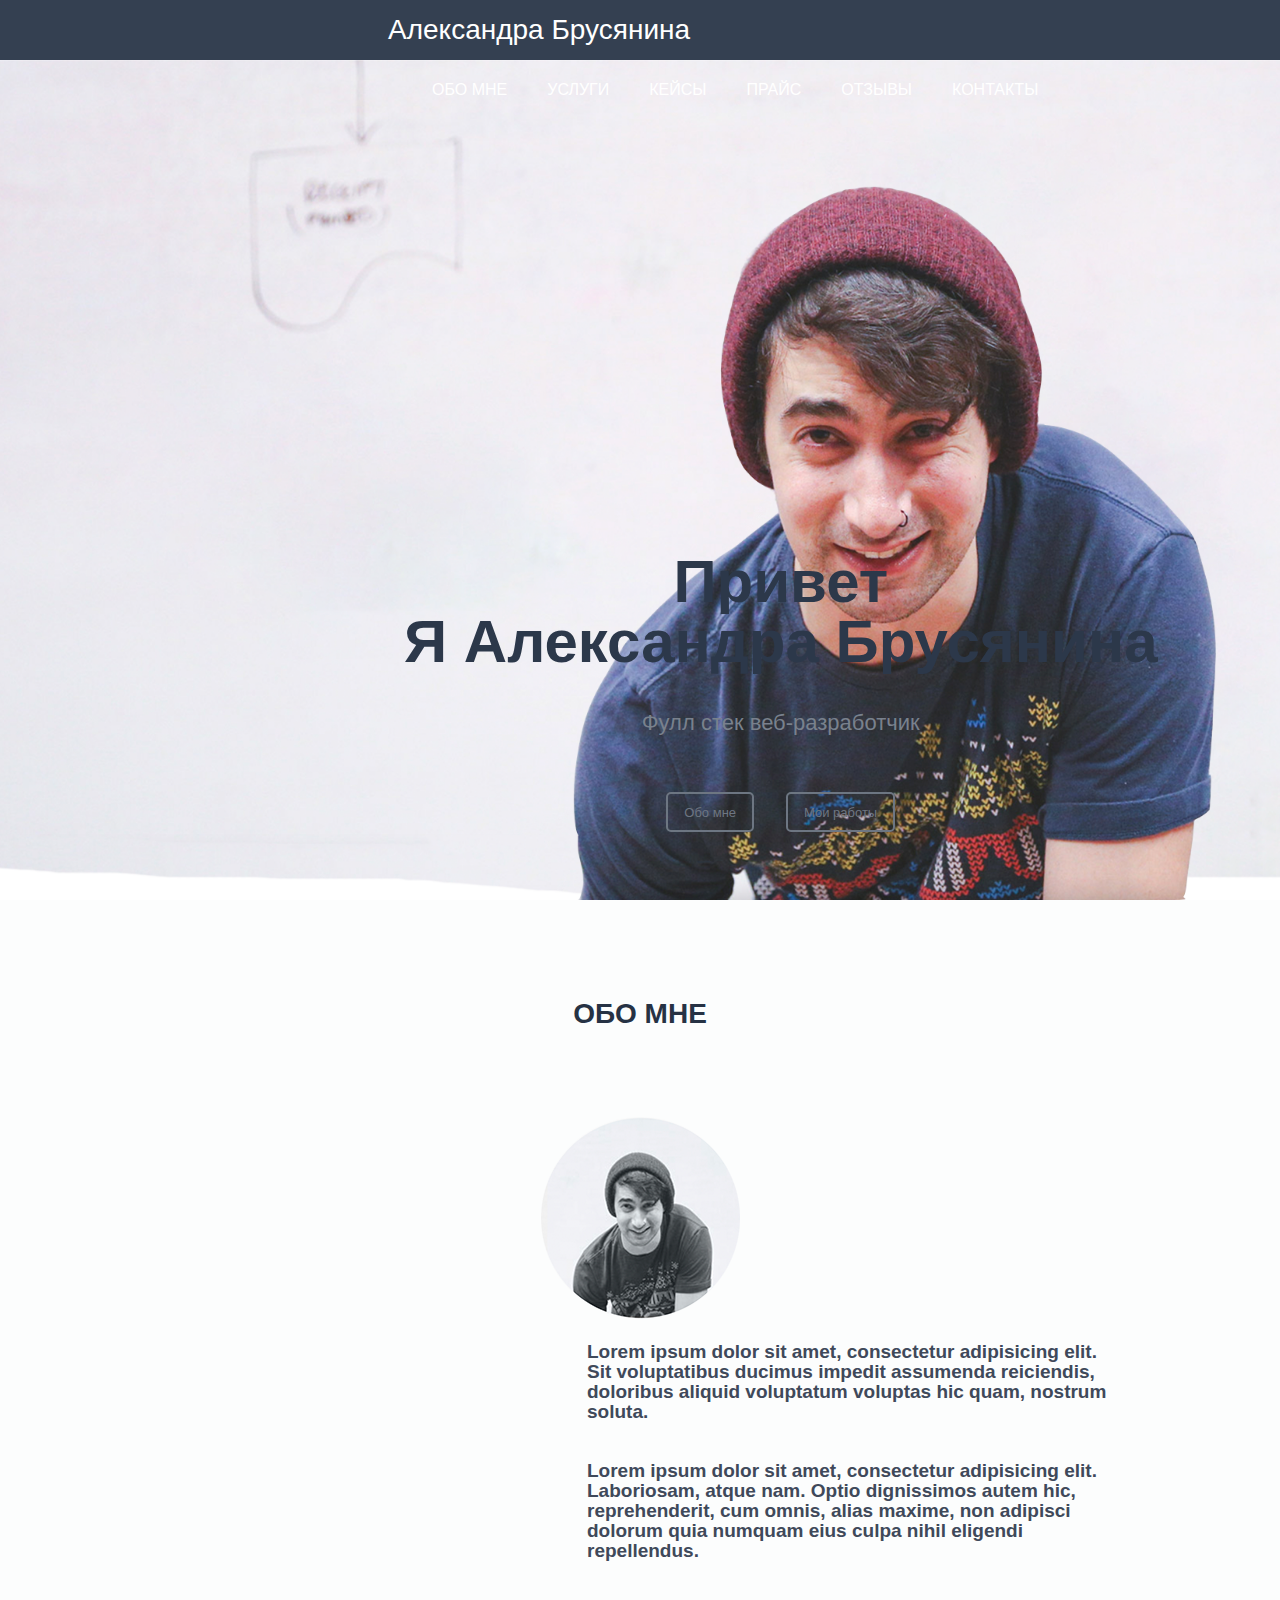
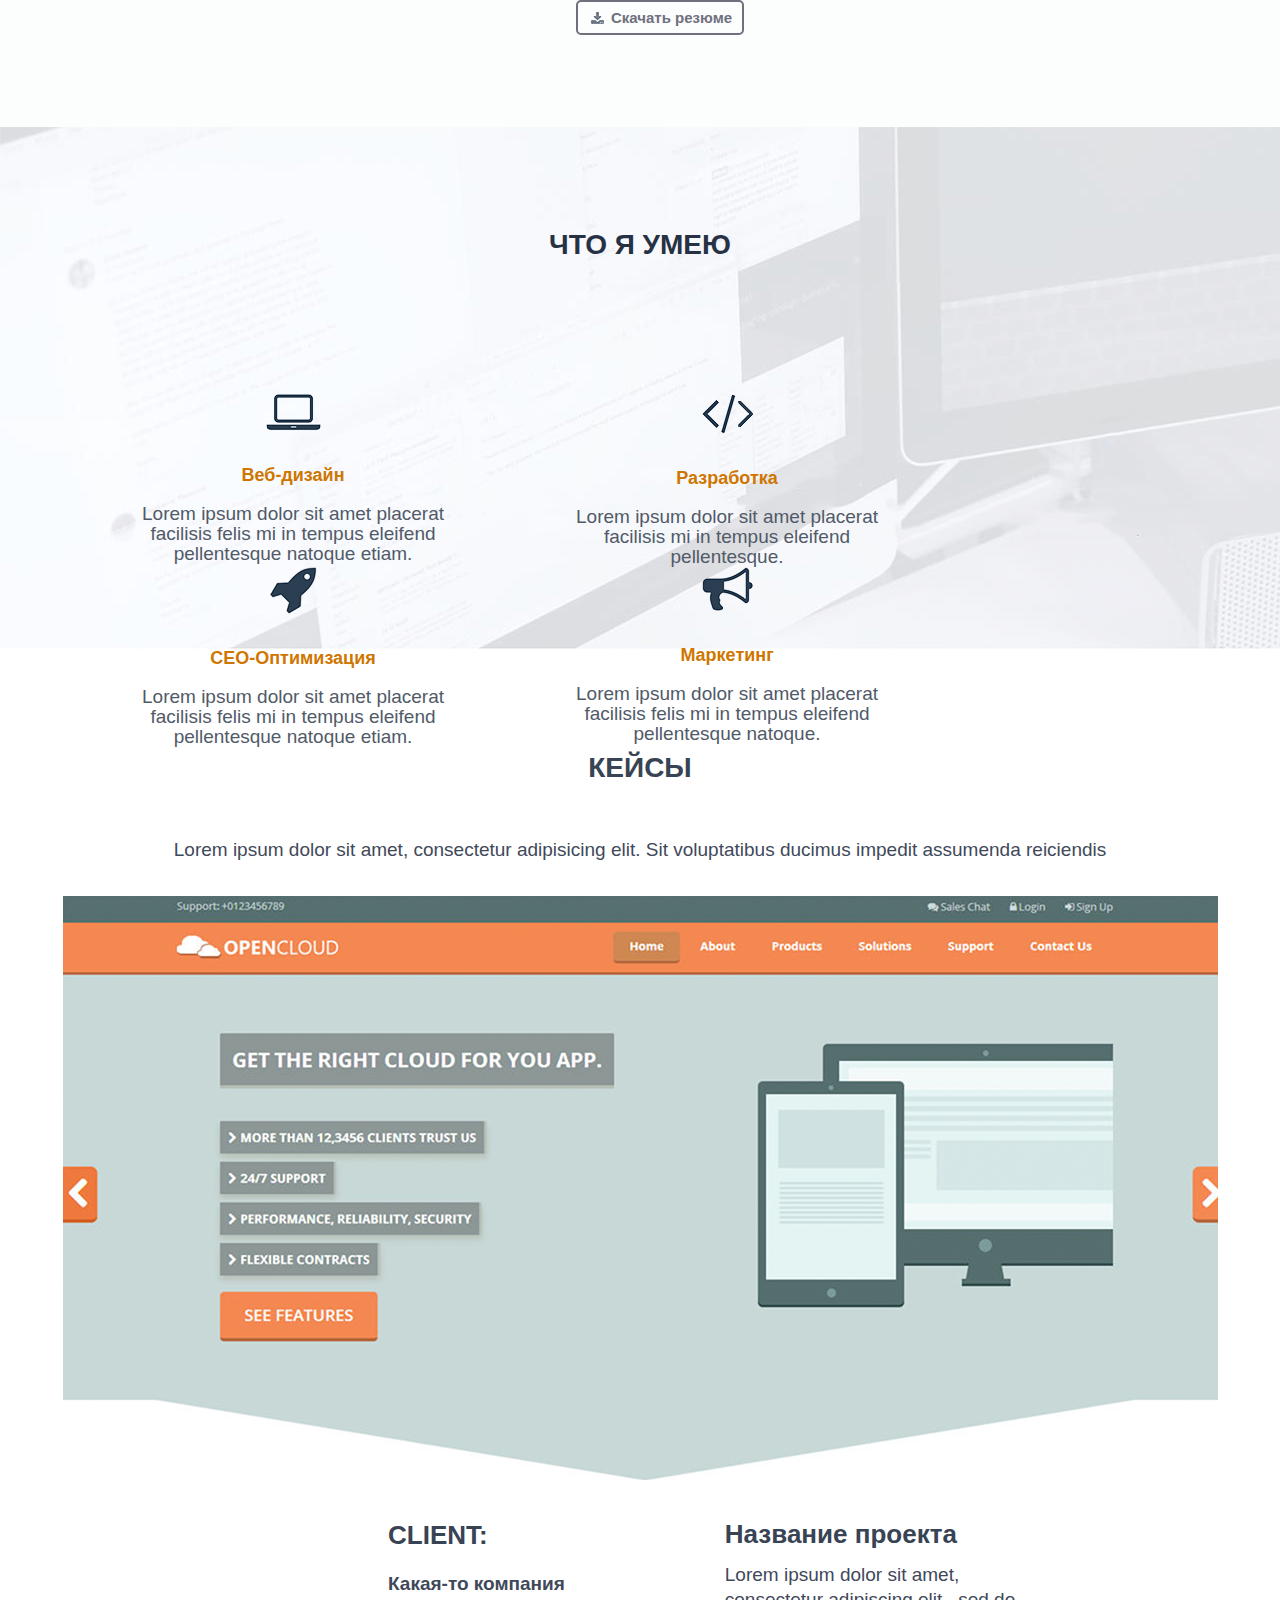
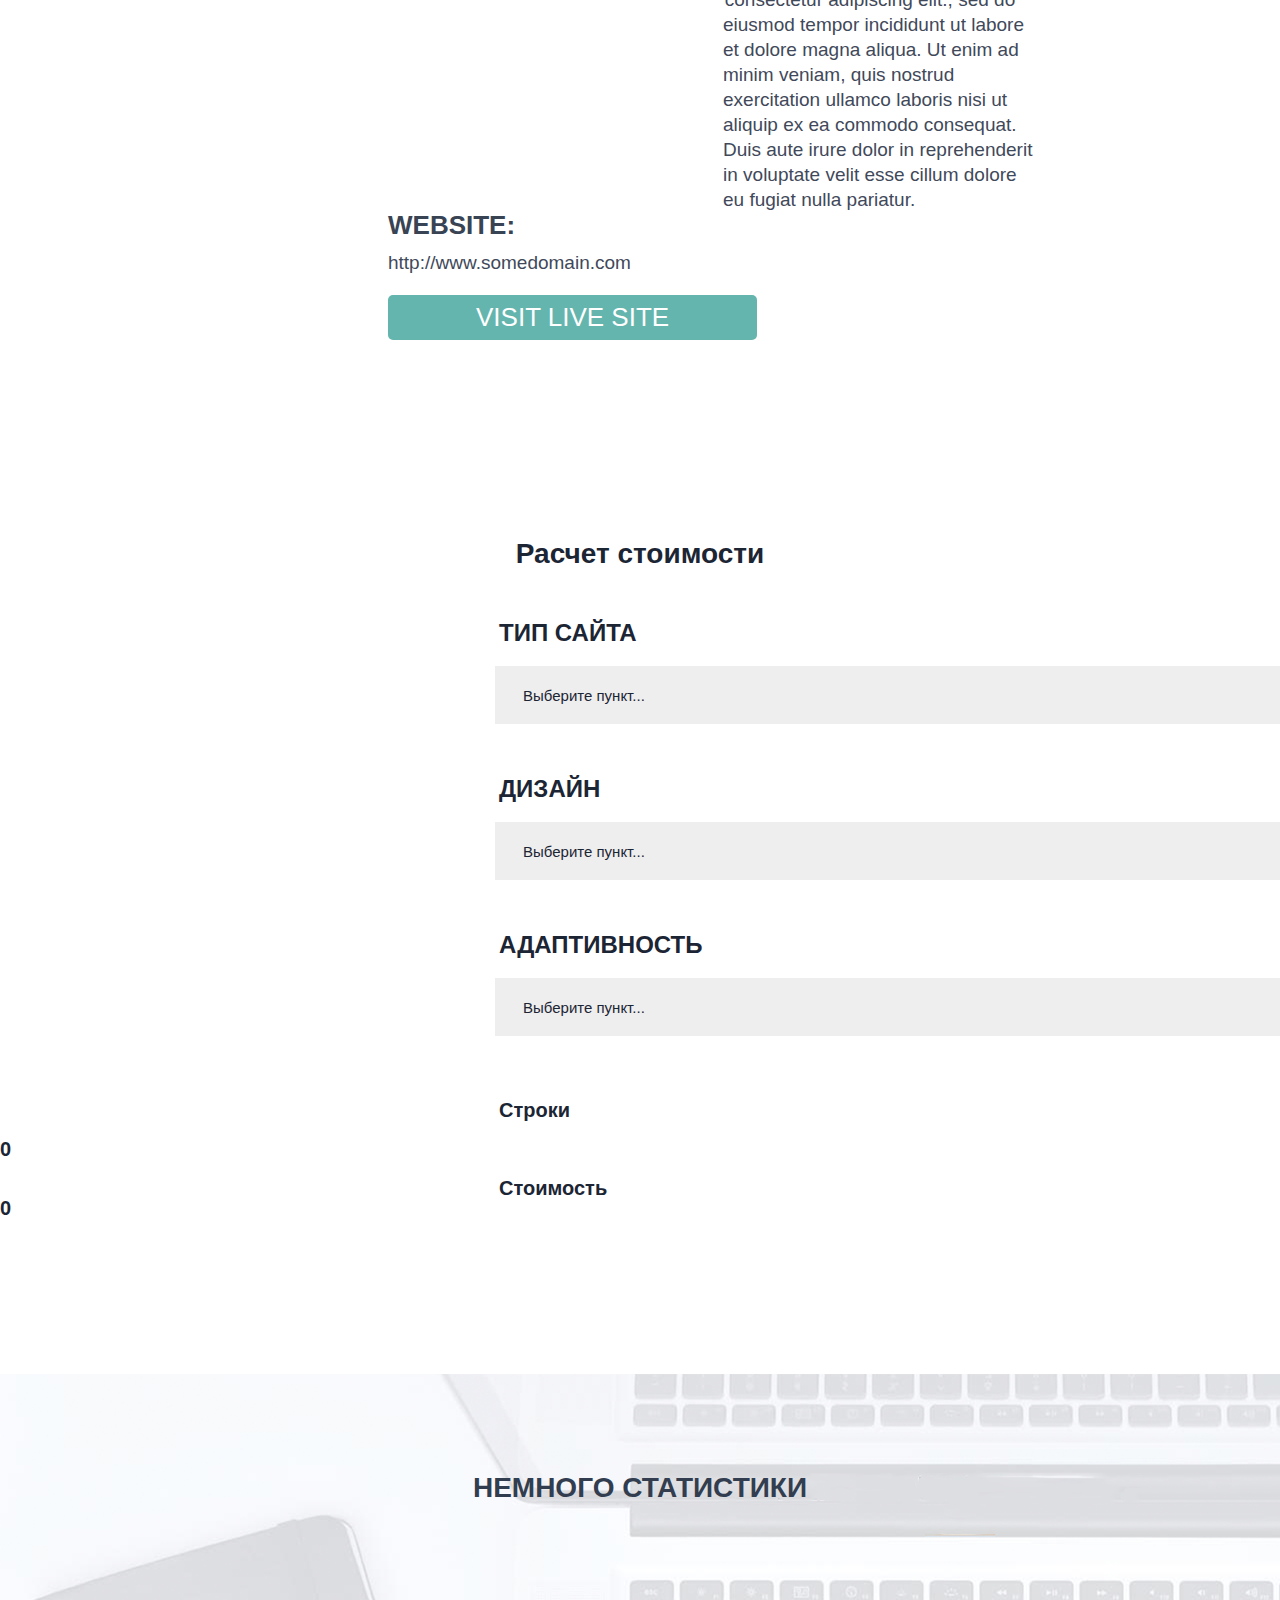
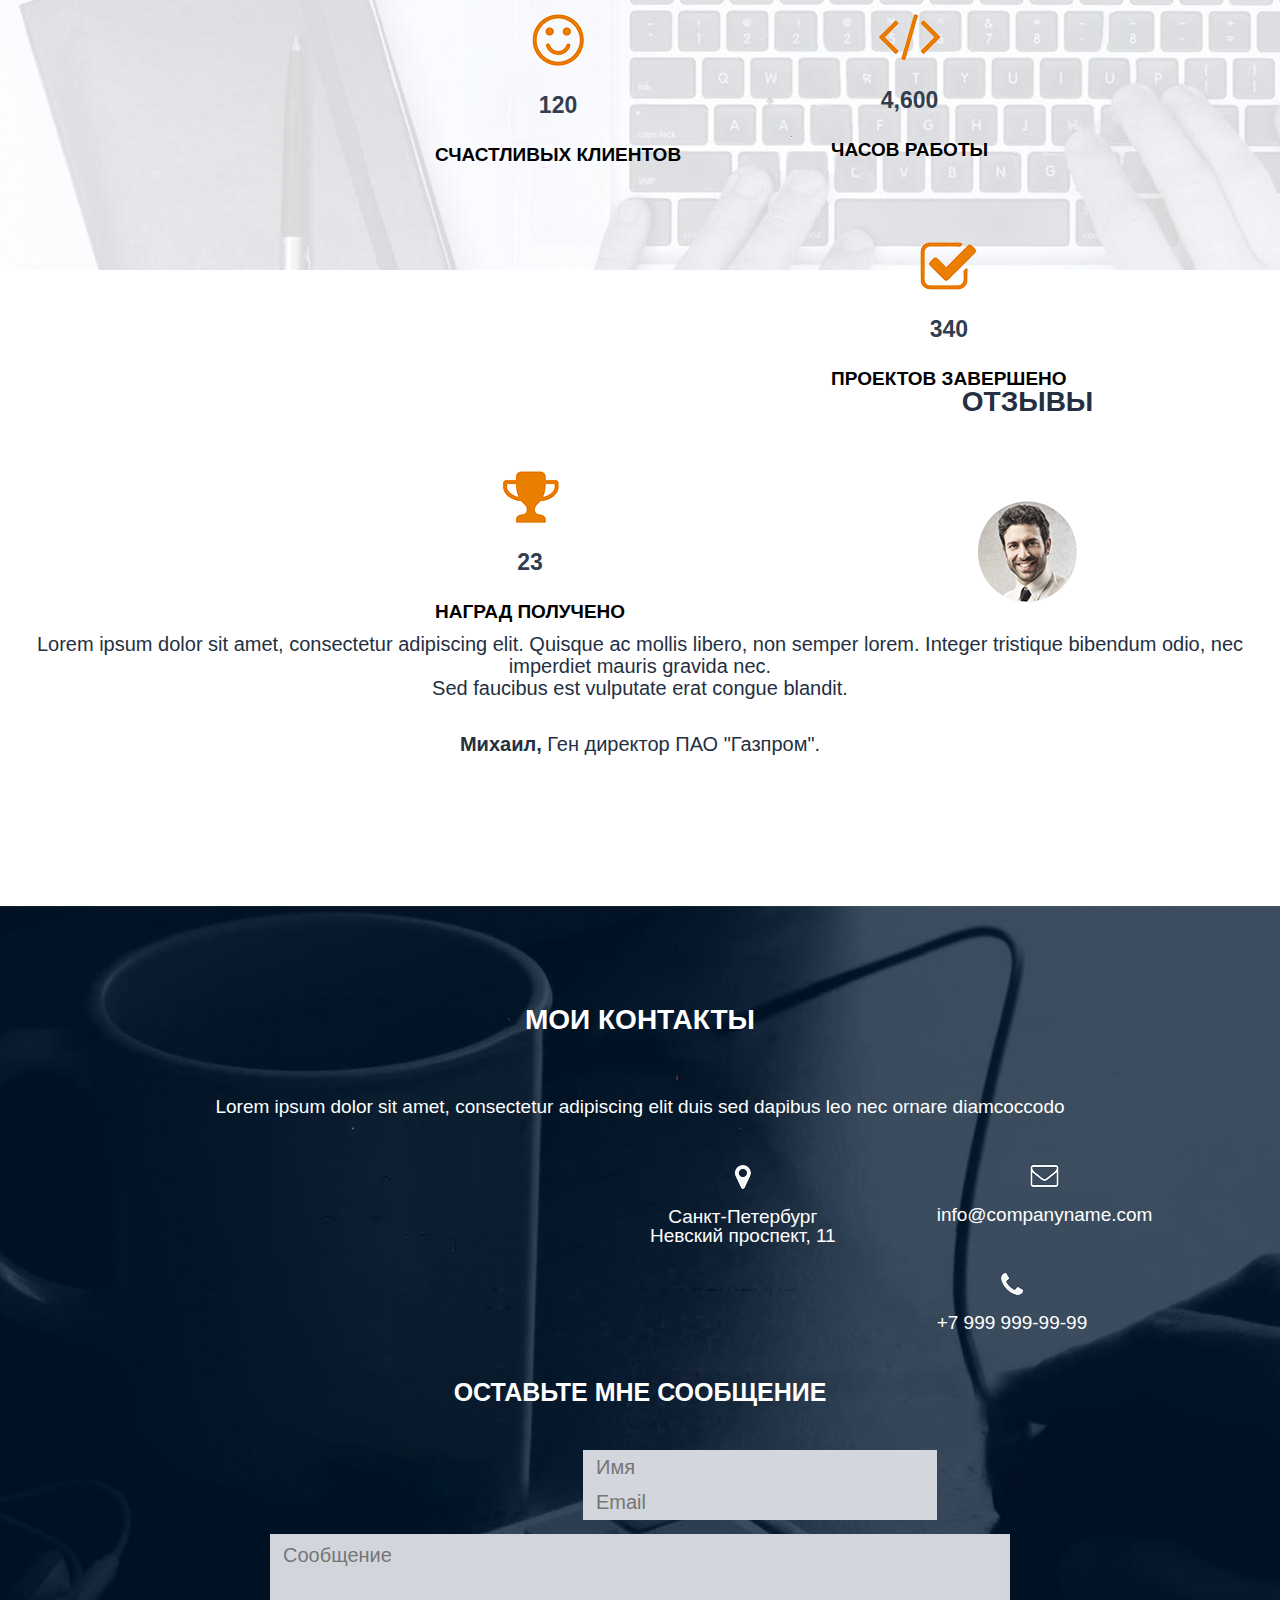
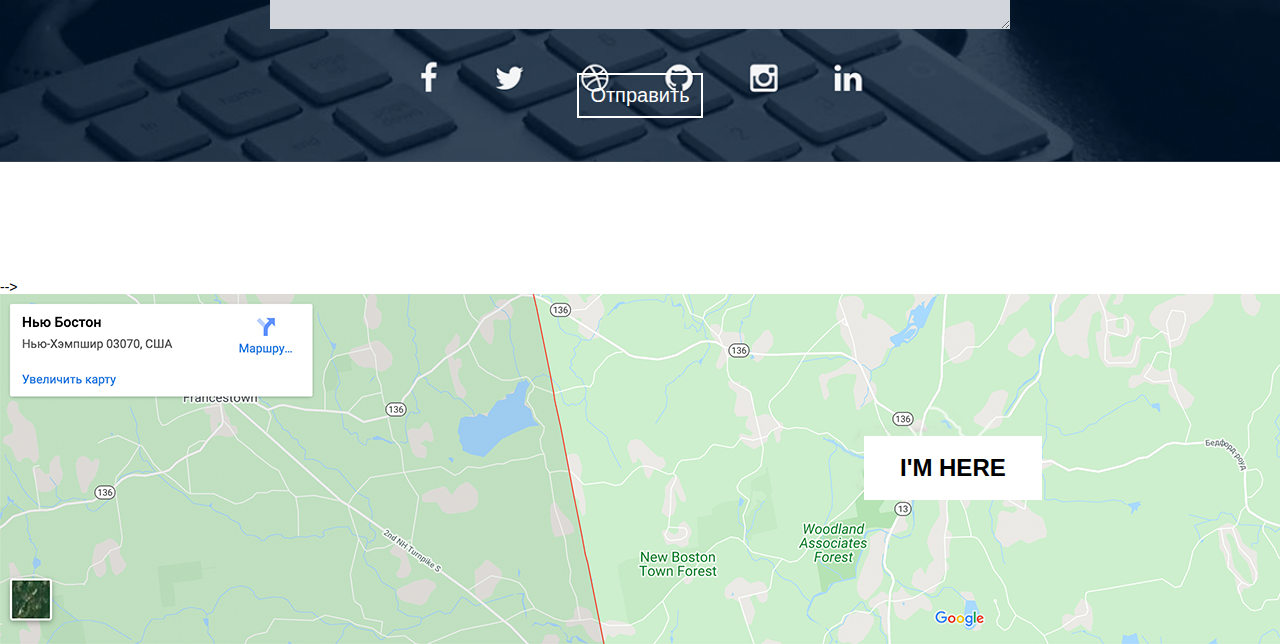
==== index.html @ 1c9f7114 "2 задание" ====
<!DOCTYPE html>
<html lang="en">
<head>
    <meta charset="UTF-8">
    <title>Визитка</title>
    <link rel="stylesheet" href="css/reset.css">
    <link rel="stylesheet" href="css/style.css">
</head>
<body>
    <header>
      <nav>
        <div class="logo">Александра Брусянина</div>
        <div class="menu">
            <ul>
                <li>Обо мне</li>
                <li>Услуги</li>
                <li>Кейсы</li>
                <li>Прайс</li>
                <li>Отзывы</li>
                <li>Контакты</li>
            </ul>
        </div>
    </nav>      
    </header>
    
    <div class="main"><div class="title__container">
        <h1>Привет <br> Я Александра Брусянина </h1>
        <h4>Фулл стек веб-разработчик</h4>
        <input type="submit" value="Обо мне">
        <input type="submit" value="Мои работы">
    </div></div>
    
   <div class="about_me">
        <h2>ОБО МНЕ</h2>
        <img class="my-foto"src="img/boy2.png" alt="">
        <h4 class="me1">Lorem ipsum dolor sit amet, consectetur adipisicing elit. Sit voluptatibus ducimus impedit assumenda reiciendis, doloribus aliquid voluptatum voluptas hic quam, nostrum soluta. </h4>
        <h4 class="me2">Lorem ipsum dolor sit amet, consectetur adipisicing elit. Laboriosam, atque nam. Optio dignissimos autem hic, reprehenderit, cum omnis, alias maxime, non adipisci dolorum quia numquam eius culpa nihil eligendi repellendus.</h4>
        <input type="submit" value="Скачать резюме">
    </div> 
    
    <section class="i_can">
       <h2>ЧТО Я УМЕЮ</h2>
        <ul>
            <li>
                <img src="img/notebook.png" alt="">
                <h3>Веб-дизайн</h3>
                <h4>Lorem ipsum dolor sit amet placerat <br> facilisis felis mi in tempus eleifend <br> pellentesque natoque etiam.</h4>
            </li>
            <li>
                <img src="img/sign.png" alt="">
                <h3>Разработка</h3>
                <h4>Lorem ipsum dolor sit amet placerat <br> facilisis mi in tempus eleifend <br> pellentesque. </h4> 
            </li>
            <li>
                <img src="img/rocket.png" alt="">
                <h3>СЕО-Оптимизация</h3>
                <h4>Lorem ipsum dolor sit amet placerat <br> facilisis felis mi in tempus eleifend <br> pellentesque natoque etiam. </h4> 
            </li> 
            <li>
                <img src="img/grammofon.png" alt="">
                <h3>Маркетинг</h3>
                <h4>Lorem ipsum dolor sit amet placerat <br> facilisis felis mi in tempus eleifend <br> pellentesque natoque.</h4> 
            </li>         
        </ul>
    </section>
    
    <section class="case">
         <h2>КЕЙСЫ</h2>
         <h4>Lorem ipsum dolor sit amet, consectetur adipisicing elit. Sit voluptatibus ducimus impedit assumenda reiciendis</h4>
         <img class="scrin" src="img/scrin.png" alt=""> 
         <h3 id="case-client">CLIENT: <br><br> <p id="case-company" >Какая-то компания</p></h3> 
         <h3 class="case-pr" >Название проекта</h3> 
         <p class="case-pr">Lorem ipsum dolor sit amet, consectetur adipiscing elit., sed do eiusmod tempor incididunt ut labore et dolore magna
aliqua. Ut enim ad minim veniam, quis nostrud exercitation ullamco laboris nisi ut aliquip ex ea commodo consequat.
Duis aute irure dolor in reprehenderit in voluptate velit esse cillum dolore eu fugiat nulla pariatur.</p>    
         <h3 id="case-web" >WEBSITE:</h3>
         <a class="case-site" href="http://www.somedomain.com/" target="_blank">http://www.somedomain.com</a><br>
         <input class="case-visit" type="submit" value="VISIT LIVE SITE">

                                                  
    </section>
    
    <section class="calculator">
        <h2>Расчет стоимости</h2>
        <h3>ТИП САЙТА</h3>
        <select class="calculator-style" name="type" id="type">
            <option value="" hidden disabled selected>Выберите пункт...</option>
            <option>Визитка</option>
            <option>Интернет-магазин</option>
            <option>Корпоративный</option>
        </select>
        <h3>ДИЗАЙН</h3>
        <select class="calculator-style" name="design" id="">
            <option selected="selected">Выберите пункт...</option>
            <option>1</option>
            <option>2</option>
            <option>3</option>
        </select>
        <h3>АДАПТИВНОСТЬ</h3>
        <select class="calculator-styleLast" name="adaptability" id="">
            <option selected="selected">Выберите пункт...</option>
            <option>да</option>
            <option>нет</option>
        </select>
        <div>
        <h4 id="calculator-line" >Строки</h4>
        <h4 class="line">0</h4>
        </div>
        <div>
        <h4 id="calculator-price" >Стоимость</h4>
        <h4 class="price">0</h4>
        </div>
    </section>
        
        <section class="statistics">
           <h2>Немного статистики</h2>
            <ul>
                <li>
                    <img src="img/smile.png" alt="">
                    <p class="number">120</p>
                    <p class="statistic">СЧАСТЛИВЫХ КЛИЕНТОВ</p>
                </li>
                <li>
                    <img src="img/hours-of-work.png" alt="">
                    <p class="number">4,600</p>
                    <p class="statistic">ЧАСОВ РАБОТЫ</p>
                </li>
                <li>
                    <img src="img/check.png" alt="">
                    <p class="number">340</p>
                    <p class="statistic">ПРОЕКТОВ ЗАВЕРШЕНО</p>                   
                </li>
                <li>
                    <img src="img/cup.png" alt="">
                    <p class="number">23</p>
                    <p class="statistic">НАГРАД ПОЛУЧЕНО</p>
                </li>
            </ul>
        </section>
        
        <section class="reviews">
           <h2>ОТЗЫВЫ</h2>
           <img class="reviews-photo" src="img/boy3.png" alt="">
            <p>Lorem ipsum dolor sit amet, consectetur adipiscing elit. Quisque ac mollis libero, non semper lorem. Integer tristique bibendum odio, nec imperdiet mauris gravida nec.<br> Sed faucibus est vulputate erat congue blandit.</p> 
            <p class="reviews-name"><b>Михаил,</b> Ген директор ПАО "Газпром".</p>
            <img src="" alt="">
        </section>
        
        <footer class="contacts">
            <h2>МОИ КОНТАКТЫ</h2>
            <p class="contacts_text">Lorem ipsum dolor sit amet, consectetur adipiscing elit duis sed dapibus leo nec ornare diamcoccodo </p>
            <ul>
                <li>
                    <img src="img/g%D0%B5%D0%BE.png" alt="">
                    <p id="adress">Санкт-Петербург<br>Невский проспект, 11</p>
                </li>
                <li>
                    <img src="img/com.png" alt="">
                    <p><a id="email"href="mailto:info@companyname.com">info@companyname.com</a></p>
                </li>
                <li>
                    <img src="img/telephone.png" alt="">
                    <p><a id="tel" href="tel:+7 999 999-99-99">+7 999 999-99-99</a></p>
                </li>
            </ul> 
            
            <div class="clearfix"></div>   
            <h3 id="contacts-me" >ОСТАВЬТЕ МНЕ СООБЩЕНИЕ</h3> 
            <div class="write_me">
            <input id="write-name" type="text" name="text_input" value="" placeholder="Имя">
            <input id="write-email" type="text" name="text_input" value="" placeholder="Email"><br><br>
            </div>
            <div>
                <textarea  name="" id="message" cols="48" rows="10" placeholder="Сообщение"></textarea><br> </div> 
            
            <input id="button_write" type="submit" value="Отправить"> -->
            <div id="links">
            <p class="fb"><a href="https://www.facebook.com" target="_blank"><img src="" alt=""></a></p>
            <p class="twitter"><a href="https://twitter.com/" target="_blank"><img src="" alt=""></a></p>
            <p class="git"><a href="https://github.com/" target="_blank"><img src="" alt=""></a></p>
            <p class="inst"><a href="https://www.instagram.com/" target="_blank"><img src="" alt=""></a></p> 
            </div>
            <section class="map">
                <input type="submit" value="I'M HERE">
            </section>       
        </footer>  
</body>
</html>
---- css/style.css ----
body {
    font-family: Arial, sans-serif;
}
nav {
    width: 100%;
    height: 60px;
    background: #344051;
}

.logo {
    color: #fff;
    font-size: 28px;
    line-height: 60px;
    padding-left: 388px;
    float: left
}

.menu {
    float: left;
    padding-left: 432px;
}

.menu li {
    float: left;
    line-height: 60px;
    color: #fff;
    margin-right: 40px;
    font-size: 16px;
    text-transform: uppercase;
}

.main {
    width: 100%;
    height: calc(100% - 60px);
    background:url(../img/boy.png) 90% 100%/auto 85% no-repeat, url(../img/bg.jpg) center/cover no-repeat;
}

.title__container {
    float: left;
    margin: 432px 0px 0px 404px;
    color: #2c384a;
    text-align: center;
}

.title__container h1 {
    font-size: 60px;
    font-weight: bold;
}

.title__container h4 {
    margin-top: 40px;
    font-size: 22px;
    color: #79818d;
}

.title__container input {
    height: 40px;
    text-align: center;
    border: 2px solid #6d7682;
    background: none;
    border-radius: 5px;
    color: #6d7682;
    font-size: 13px;
    padding: 0px 16px;
    margin: 58px 14px 0 14px;
}

.about_me {
    background-color: #fcfdfd;
}
.about_me h2 {
    text-align: center;
    color: #263244;
    font-size: 28px;
    font-weight: bold;
    padding-top: 100px;
    margin-bottom: 89px;
}

.my-foto {
    display: block;
    margin-right: auto;
    margin-left: auto;
    padding-bottom: 23px;
}

.about_me h4 {
    width: 88%;
    padding-left: 587px;
    color: #3f495a;
    font-size: 19px;
    font-weight: bold;
    padding-bottom: 39px;
    line-height: 20px;
}

.about_me input {
    height: 35px;
    text-align: center;
    border: 2px solid #6f707e;
    background: none;
    border-radius: 5px;
    color: #6f707e;
    font-size: 15px;
    font-weight: bold;
    padding-left: 33px;
    padding-right: 10px;
    margin-bottom: 92px;
    background: url(../img/download-icon.png) 12px/auto no-repeat;
    margin-left: 45%; 
}
.i_can {
    height: 522px;
    background-image: url(../img/%D0%BA%D0%B0%D1%80%D1%82%D0%B8%D0%BD%D0%BA%D0%B0%20%D1%84%D0%BE%D0%BD%D0%B0.png);
}

.i_can h2 {
    text-align: center;
    color: #263244;
    font-size: 28px;
    font-weight: bold;
    padding: 104px 0 135px 0;   
}
.i_can ul {
    padding-left: 76px;
}

.i_can li  {
    float: left;
    text-align: center;
    margin: 0 26px;
}

.i_can img {
    padding-bottom: 35px;
}

.i_can h3 {
    text-align: center;
    color: #cf7600;
    font-size: 18px;
    font-weight: bold;
    padding-bottom: 20px;
}

.i_can h4 {
    text-align: center;
    color: #515a68;
    font-size: 19px;
    line-height: 20px;
    margin: 0 40px 0 40px;
}

.case h2 {
    margin-top: 105px;
    text-align: center;
    color: #384354;
    font-size: 28px;
    font-weight: bold;
    margin-bottom: 26px;
}


.case h4 {
    text-align: center;
    color: #3f495a;
    font-size: 19px;
    padding-top: 32px;
    padding-bottom: 37px;
}

.scrin {
    display: block;
    margin: 0 auto;
}

#case-client {
    float: left;
    display: inline;
    padding-right: 160px;
     
}

#case-company {
    float: left;
    font-size: 19px;
    color: #3f495a;
    display: inline;
}

.case h3 {
    padding-bottom: 15px;
    padding-left: 388px;
    padding-top: 42px;
    font-size: 26px;
    font-weight: bold;
    color: #384354; 
}

#case-web {
    padding-top: 0;
}

.case-site  {
    padding-left: 388px;
    font-size: 19px;
    color: #3f495a;
    
}

.case-pr {
    padding-left: 723px;
    font-size: 19px;
    color: #3f495a;
    line-height: 25px;
    max-width: 81%;
}

.case-visit {
    height: 45px;
    text-align: center;
    background: #63b5ae;
    border-radius: 5px;
    color: #fff;
    font-size: 26px;
    padding: 0 88px;
    margin-top: 23px;
    margin-left: 388px;
} 

.calculator h2 {
    padding-top: 200px;
    text-align: center;
    font-size: 28px;
    font-weight: bold;
    color: #1c2534;
}

.calculator > h3 {
    padding-left: 499px;
    padding-top: 53px;
    padding-bottom: 21px;
    font-size: 24px;
    font-weight: bold;
    color: #1c2534;
}

.calculator-style, .calculator-styleLast {
    margin-left: 495px;
    height: 58px;
    width: 891px;
    background: #eee;
    color: #1c2534;
    padding-left: 24px;
    font-size: 15px;
}
.calculator-styleLast {
    margin-bottom: 40px;
}

#calculator-line {
    display: inline;
    float: left;
    font-size: 20px;
    font-weight: bold;
    color: #1c2534;
    padding: 24px 814px 19px 499px;
    
}

#calculator-price {
    display: inline;
    float: left;
    font-size: 20px;
    font-weight: bold;
    color: #1c2534;
    padding: 0 760px 0 499px;
}

.line {
    font-size: 20px;
    font-weight: bold;
    color: #1c2534;
    padding-top: 19px;
    padding-bottom: 19px;
}

.price {
    font-size: 20px;
    font-weight: bold;
    color: #1c2534;
}


/*.calculator-styleLast {
    border-bottom: 1px solid #d1d1d1;
    padding-bottom: 40px;
} 

.calculator>h4 {
    padding: 24px 760px 24px 499px;
    font-size: 20px;
    font-weight: bold;
    color: #1c2534;
}

.line, price {
    font-size: 20px;
    font-weight: bold;
    color: #1c2534;
}
*/
.statistics {
    height: 496px;
    background-image: url(../img/bg-stat.png);
    margin-top: 156px;
}

.statistics>h2{
    text-transform: uppercase;
    text-align: center;
    font-size: 28px;
    font-weight: bold;
    color: #323e4f;
    padding: 100px 0 29px 0;
}
.statistics li {
    float: left;
    padding-top: 83px;
    text-align: center;
    margin-right: 150px;
}

.statistics ul {
    padding-left: 435px;
}

.number {
    color: #323e4f;
    font-size: 23px;
    font-weight: 900;
    padding-top: 28px;
    padding-bottom: 28px;
}

.statistic {
    text-transform: uppercase;
    font-size: 19px;
    font-weight: bold;
}

.reviews h2 {
    padding: 102px 0 30px 0;
    text-align: center;
    font-size: 28px;
    font-weight: bold;
    color: #243042;
}

.reviews-photo {
    display: block;
    margin-right: auto;
    margin-left: auto;
    padding-bottom: 30px;
    padding-top: 55px;
}
.reviews>p {
    text-align: center;
    font-size:  20px;
    line-height: 22px;
    color: #243042;
}

.reviews-name {
    padding-top: 34px;
    padding-bottom: 45px;
}

.contacts {
    background: url(../img/bg-contacts.png) center/cover no-repeat;
    margin-top: 92px;
    height: 856px;
}
.contacts h2 {
    padding: 100px 0 33px 0;
    text-align: center;
    font-size: 28px;
    font-weight: bold;
    color: #fff;
}

.contacts_text {
    text-align: center;
    font-size: 20px;
    color: #fff;
    padding-bottom: 48px;
    padding-top: 30px;
}

.contacts p {
    text-align: center;
    font-size: 19px;
    color: #fff;
    padding-bottom: 48px;
}

.contacts li {
    float: left;
    margin-right: 101px;
    text-align: center;
    color: #fff;
   
}

.contacts ul {
     padding-left: 650px;
    
}

.contacts img {
    padding-bottom: 17px;
}

#adress {
    font-size: 19px;
    padding-bottom: 40px;
}

#email {
    text-align: center;
    font-size: 19px;
    color: #fff;
}

#tel {
    text-align: center;
    font-size: 19px;
    color: #fff;
}

.clearfix {
    clear: both;
}

#contacts-me {
    text-align: center;
    font-size: 25px;
    font-weight: bold;
    color: #fff;
    padding-bottom: 45px;
    
}

#write-name {
    margin-right: 27px;
    width: 354px;
    height: 35px;
    color: #5d5d5e;
    font-size: 20px;
    padding-left: 13px;
    background: #d3d6dc; 
}

#write-email {
    width: 354px;
    height: 35px;
    color: #5d5d5e;
    font-size: 20px;
    padding-left: 13px;
    background: #d3d6dc; 
}


#message {
    display: block;
    width: 740px;
    height: 95px;
    background: #d2d6dc;
    color: #5d5d5e;
    font-size: 20px;
    padding-left: 13px;
    padding-top: 10px;
    margin-left: auto;
    margin-right: auto;
    margin-bottom: 30px;
}

#button_write {
    display: block;
    width: 126px;
    height: 45px;
    background: none;
    font-size: 20px;
    font-weight:400;
    color: #fff;
    border: 2px solid #fff;
    margin-left: auto;
    margin-right: auto;
    margin-bottom: 162px;
}

#links {
    float: left;
}

.write_me {
    margin-left: 583px;
}


/*
.contacts>p, .tel, .email {
    text-align: center;
    font-size: 20px;
    color: #fff;
    padding-bottom: 38px;
    margin: 0 102px 0 102px;
}


.email, .tel {
    color: #fff;
} 


.message {
    display: block;
    width: 355px;
    height: 36px;
    background: #d2d6dc;
    color: #5d5d5e;
    font-size: 20px;
    
}


/*.write_me {
    margin-left: 590px;
} 

.contacts h3 {
    color: #fff;
    font-size: 25px;
    font-weight: 500;
    text-align: center;
    padding: 37px 0 0 0;
}

.write_me {
    width: 354px;
    height: 36px;
    background: #d2d6dc;
    color: #5d5d5e;
    font-size: 20px;
    padding: 11px 0 13px 13px;
    margin: 45px 15px 15px 0;
}

.message {
    height: 97px;
    width: 728px;
    background: #d5d8de;
    color: #5d5d5e;
    font-size: 20px;
}

.button_write {
    width: 125px;
    height: 46px;
    background: none;
    color: #fff;
    font-size: 22px;
    font-weight: bold;
    text-align: center;
    border: 2px solid #fff;
    padding: 15px 21px; 
}
*/
.map {
    width: 100%;
    height: 350px;
    background: url(../img/map.png);
}

.map>input {
    margin-top: 142px;
    margin-left: 864px;
    padding: 18px 36px;
    font-size: 24px;
    font-weight: bold;
    color: #000;
    text-align: center;
    background: #fff;
}
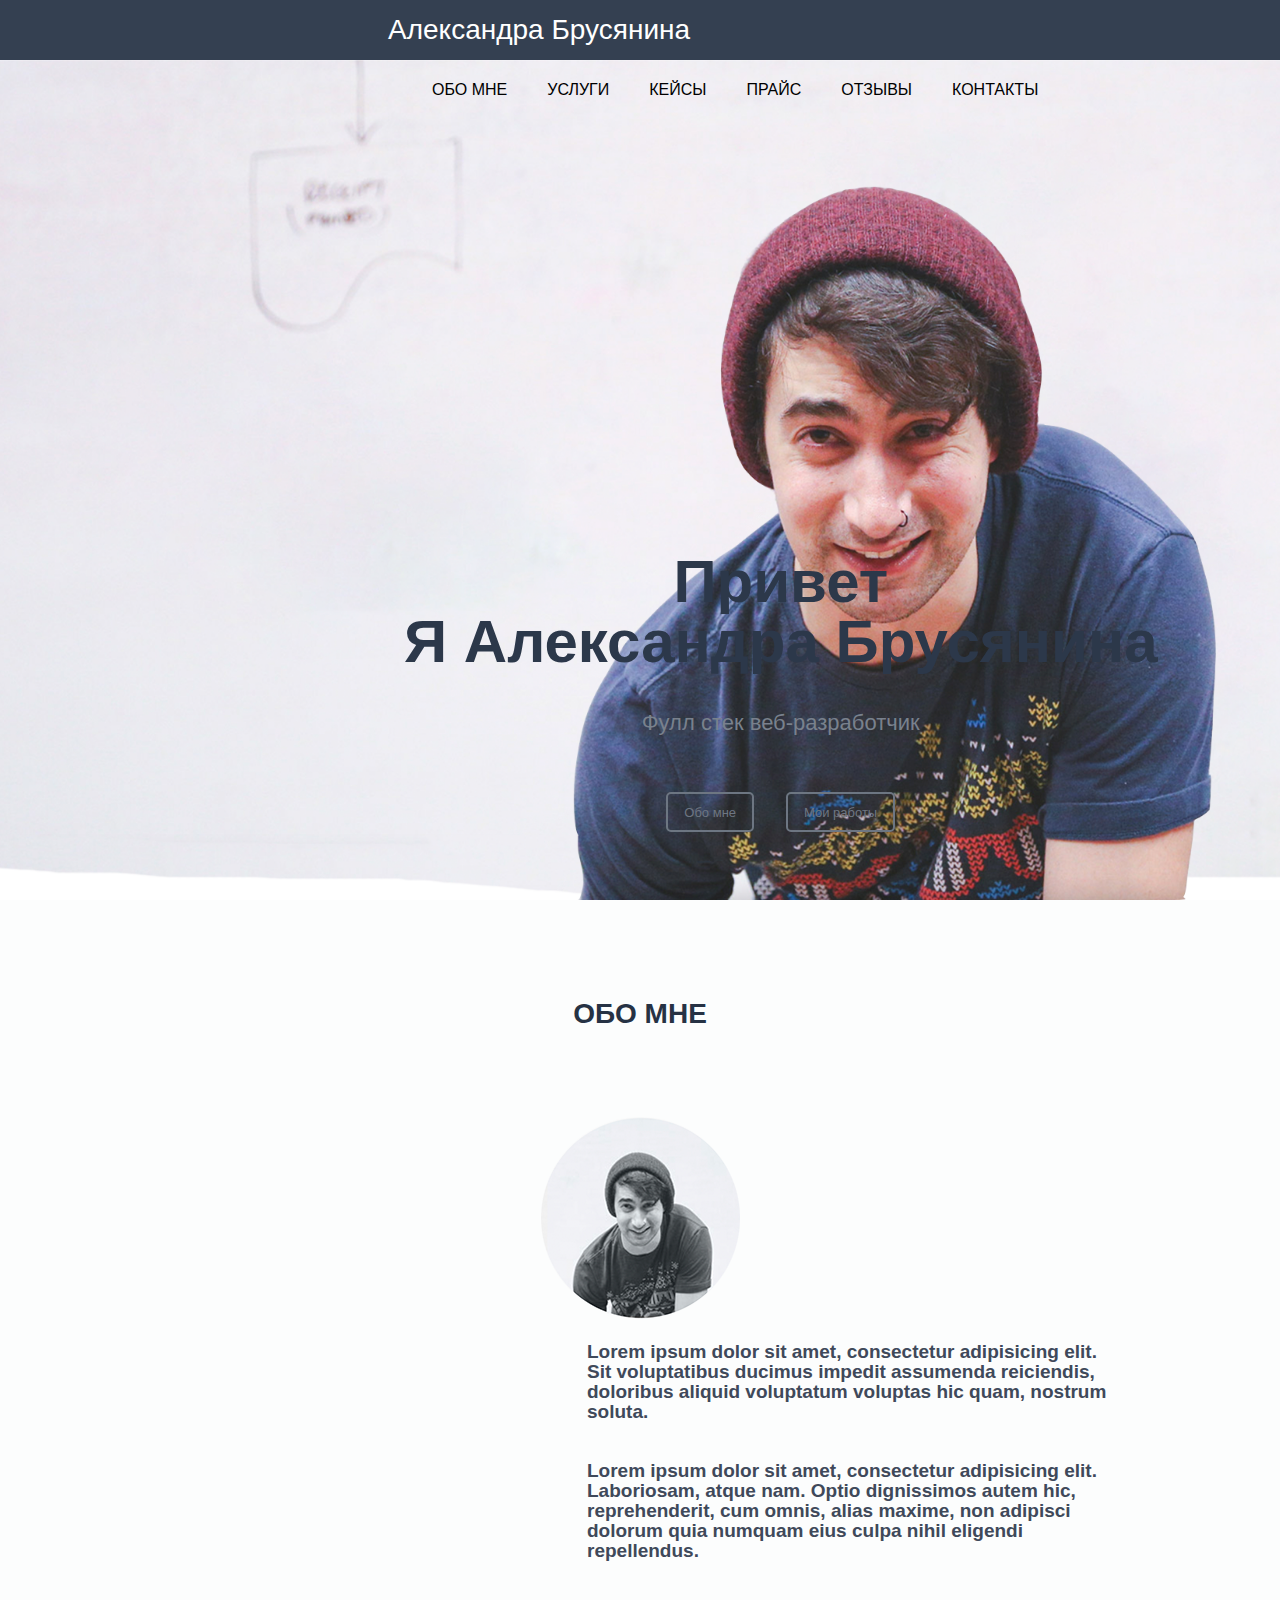
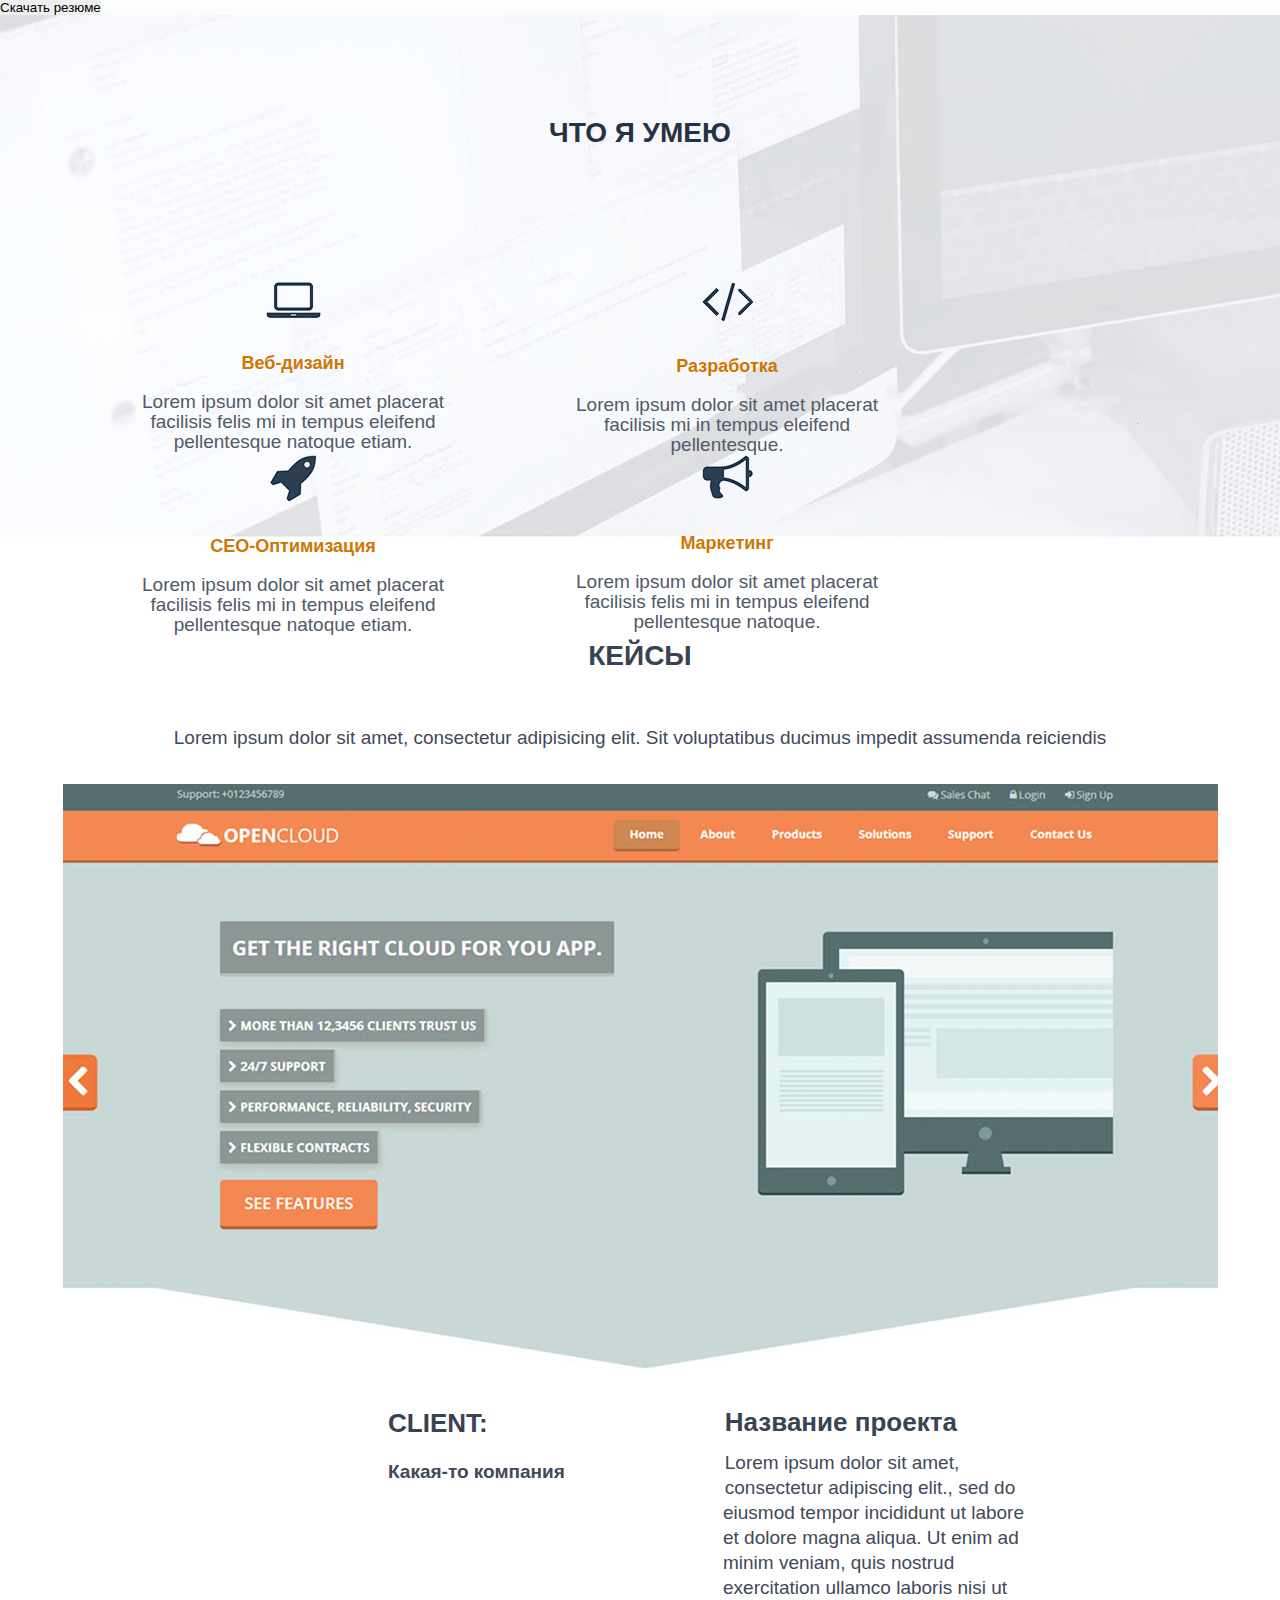
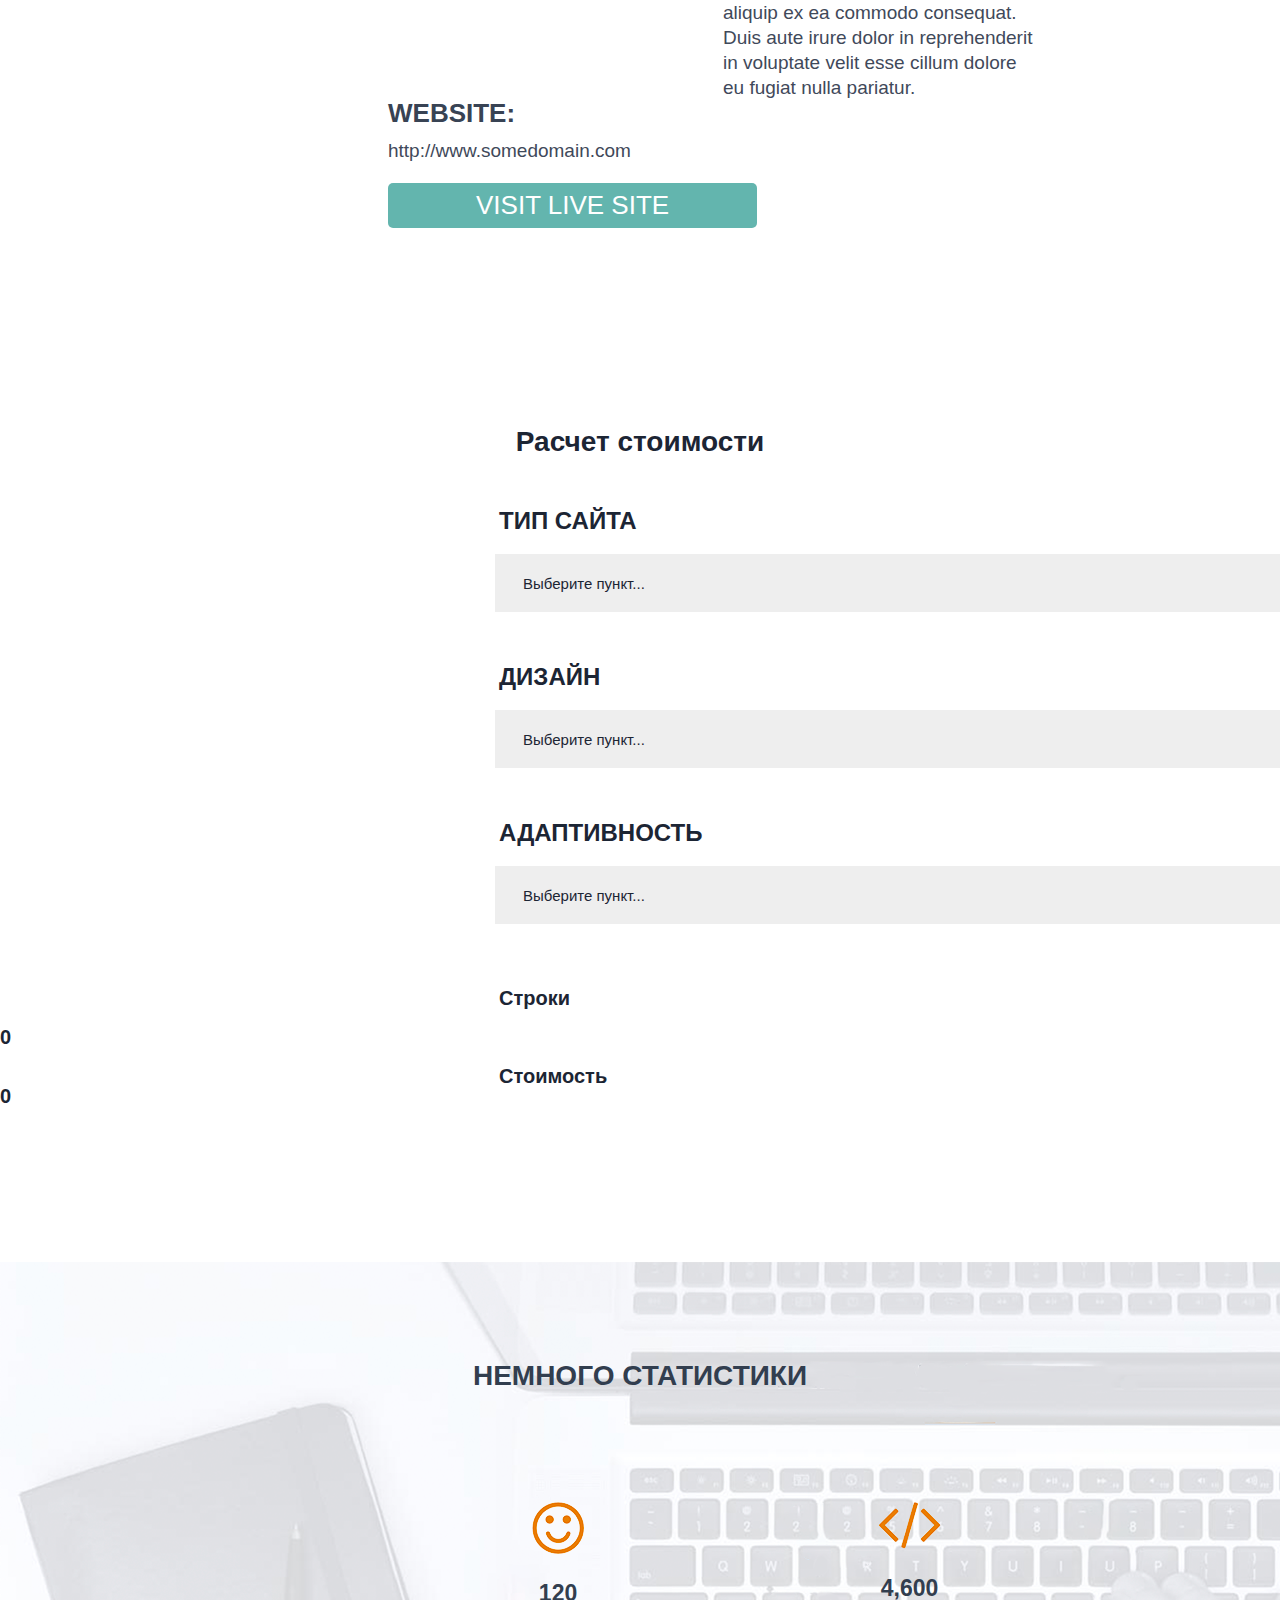
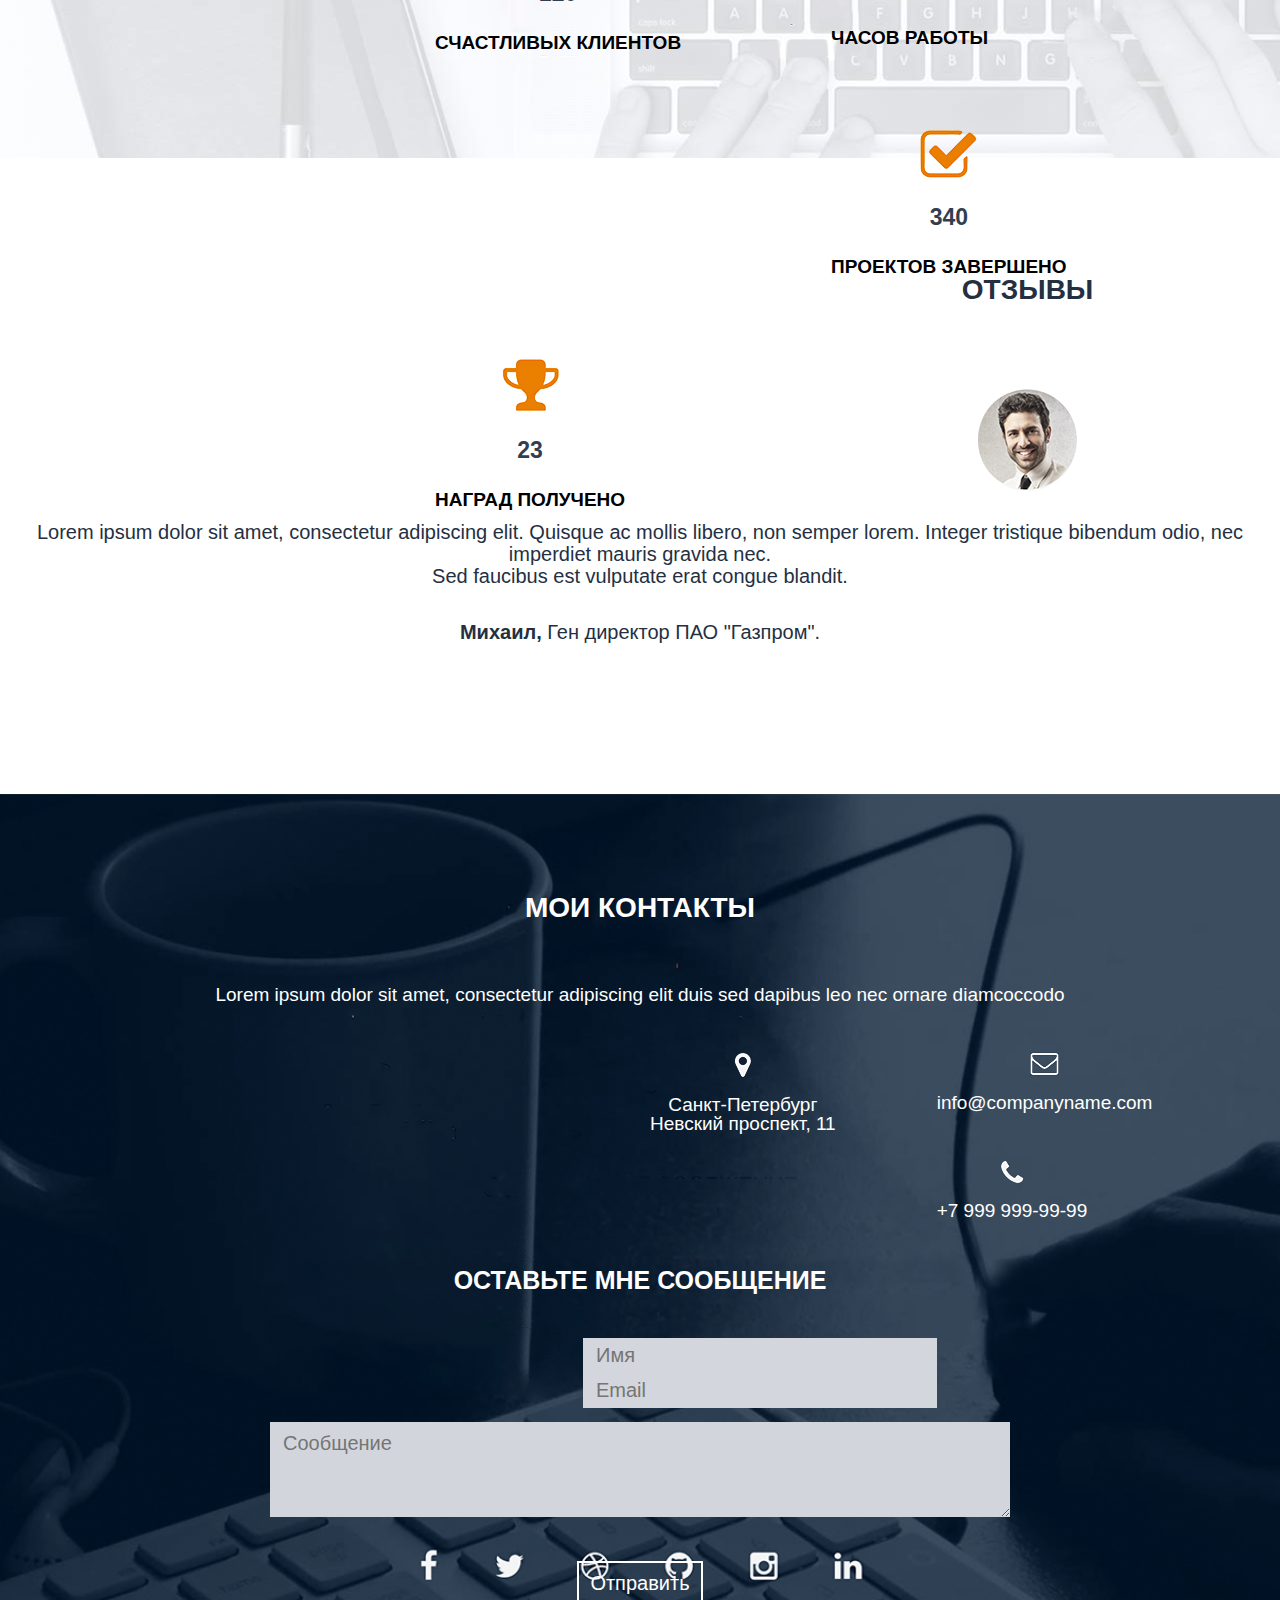
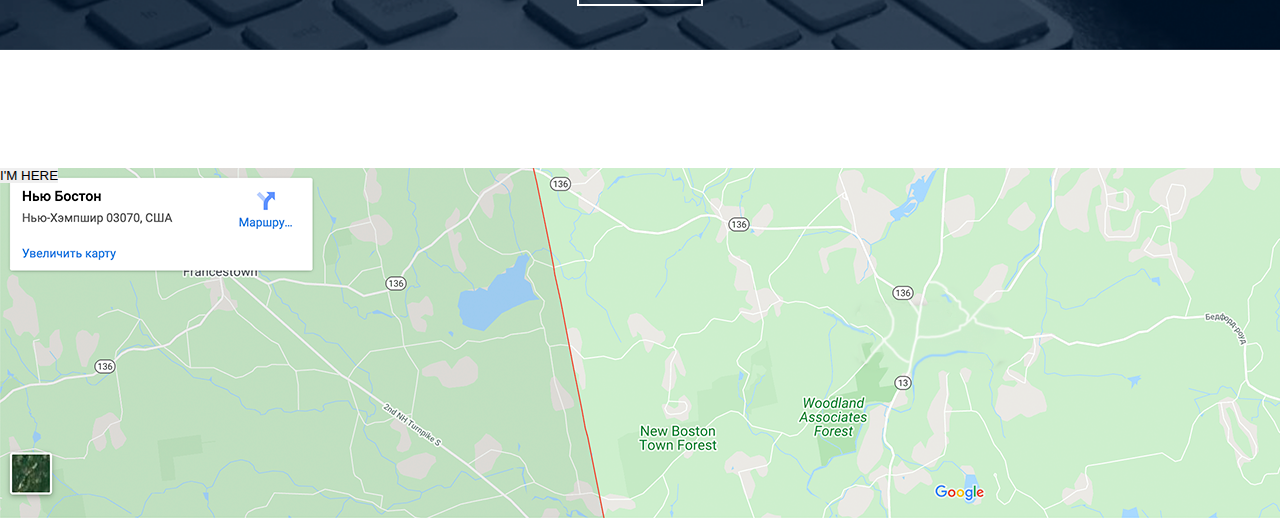
==== commit 90f21394: "Задание 6" ====
--- a/index.html
+++ b/index.html
@@ -7,38 +7,48 @@
     <link rel="stylesheet" href="css/style.css">
 </head>
 <body>
+   <div class="preloader">
+       <div class="loader"></div>
+   </div>
+   
     <header>
       <nav>
         <div class="logo">Александра Брусянина</div>
         <div class="menu">
             <ul>
-                <li>Обо мне</li>
-                <li>Услуги</li>
-                <li>Кейсы</li>
-                <li>Прайс</li>
-                <li>Отзывы</li>
-                <li>Контакты</li>
+                <li><a href="#">Обо мне</a></li>
+                <li><a href="#">Услуги</a></li>
+                <li><a href="#">Кейсы</a></li>
+                <li><a href="#">Прайс</a></li>
+                <li><a href="#">Отзывы</a></li>
+                <li><a href="#">Контакты</a></li>
             </ul>
         </div>
     </nav>      
     </header>
     
-    <div class="main"><div class="title__container">
+
+    <section class="main">
+       <div class="title__container">
         <h1>Привет <br> Я Александра Брусянина </h1>
         <h4>Фулл стек веб-разработчик</h4>
-        <input type="submit" value="Обо мне">
-        <input type="submit" value="Мои работы">
-    </div></div>
+        <input type="button" value="Обо мне">
+        <input type="button" value="Мои работы">
+       </div>
+    </section>
+  
     
    <div class="about_me">
         <h2>ОБО МНЕ</h2>
         <img class="my-foto"src="img/boy2.png" alt="">
         <h4 class="me1">Lorem ipsum dolor sit amet, consectetur adipisicing elit. Sit voluptatibus ducimus impedit assumenda reiciendis, doloribus aliquid voluptatum voluptas hic quam, nostrum soluta. </h4>
         <h4 class="me2">Lorem ipsum dolor sit amet, consectetur adipisicing elit. Laboriosam, atque nam. Optio dignissimos autem hic, reprehenderit, cum omnis, alias maxime, non adipisci dolorum quia numquam eius culpa nihil eligendi repellendus.</h4>
-        <input type="submit" value="Скачать резюме">
+       <a href="#" download="summary"><button id="button-summary">Скачать резюме</button></a>
     </div> 
     
+    
     <section class="i_can">
+      <div class="parallax">
        <h2>ЧТО Я УМЕЮ</h2>
         <ul>
             <li>
@@ -62,6 +72,7 @@
                 <h4>Lorem ipsum dolor sit amet placerat <br> facilisis felis mi in tempus eleifend <br> pellentesque natoque.</h4> 
             </li>         
         </ul>
+      </div>
     </section>
     
     <section class="case">
@@ -75,7 +86,7 @@
 Duis aute irure dolor in reprehenderit in voluptate velit esse cillum dolore eu fugiat nulla pariatur.</p>    
          <h3 id="case-web" >WEBSITE:</h3>
          <a class="case-site" href="http://www.somedomain.com/" target="_blank">http://www.somedomain.com</a><br>
-         <input class="case-visit" type="submit" value="VISIT LIVE SITE">
+         <a href="http://www.somedomain.com/" target="_blank"><input class="case-visit" type="button" value="VISIT LIVE SITE"></a>
 
                                                   
     </section>
@@ -111,7 +122,8 @@
         <h4 class="price">0</h4>
         </div>
     </section>
-        
+       
+       <div class="parallax">  
         <section class="statistics">
            <h2>Немного статистики</h2>
             <ul>
@@ -137,7 +149,8 @@
                 </li>
             </ul>
         </section>
-        
+       </div>    
+       
         <section class="reviews">
            <h2>ОТЗЫВЫ</h2>
            <img class="reviews-photo" src="img/boy3.png" alt="">
@@ -150,18 +163,24 @@
             <h2>МОИ КОНТАКТЫ</h2>
             <p class="contacts_text">Lorem ipsum dolor sit amet, consectetur adipiscing elit duis sed dapibus leo nec ornare diamcoccodo </p>
             <ul>
+              <a href="#">
                 <li>
                     <img src="img/g%D0%B5%D0%BE.png" alt="">
                     <p id="adress">Санкт-Петербург<br>Невский проспект, 11</p>
                 </li>
+              </a> 
+              <a href="#">      
                 <li>
                     <img src="img/com.png" alt="">
                     <p><a id="email"href="mailto:info@companyname.com">info@companyname.com</a></p>
                 </li>
+              </a>
+              <a href="#">
                 <li>
                     <img src="img/telephone.png" alt="">
                     <p><a id="tel" href="tel:+7 999 999-99-99">+7 999 999-99-99</a></p>
                 </li>
+              </a>
             </ul> 
             
             <div class="clearfix"></div>   
@@ -173,7 +192,8 @@
             <div>
                 <textarea  name="" id="message" cols="48" rows="10" placeholder="Сообщение"></textarea><br> </div> 
             
-            <input id="button_write" type="submit" value="Отправить"> -->
+            <input id="button_write" type="submit" value="Отправить"> 
+            
             <div id="links">
             <p class="fb"><a href="https://www.facebook.com" target="_blank"><img src="" alt=""></a></p>
             <p class="twitter"><a href="https://twitter.com/" target="_blank"><img src="" alt=""></a></p>
@@ -181,7 +201,7 @@
             <p class="inst"><a href="https://www.instagram.com/" target="_blank"><img src="" alt=""></a></p> 
             </div>
             <section class="map">
-                <input type="submit" value="I'M HERE">
+                <a href="#" ><button id="here">I'M HERE</button></a>
             </section>       
         </footer>  
 </body>
